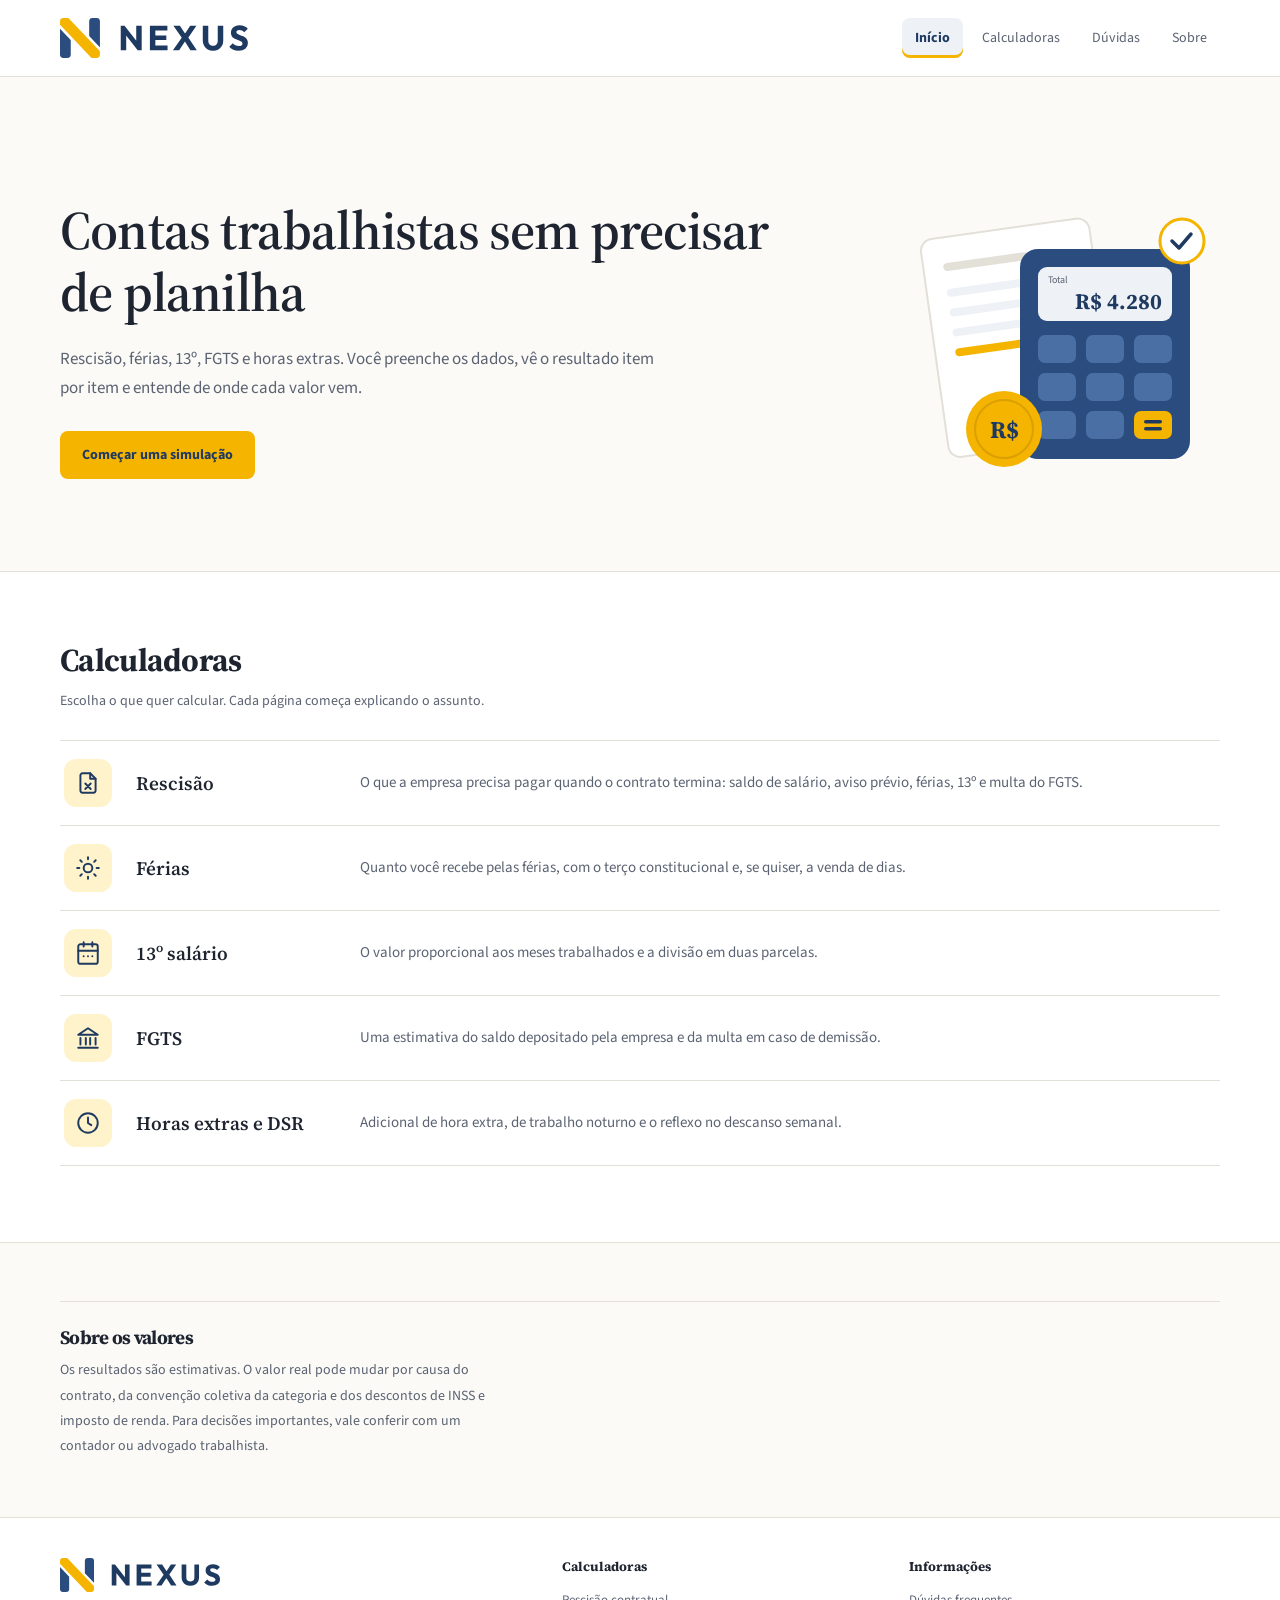
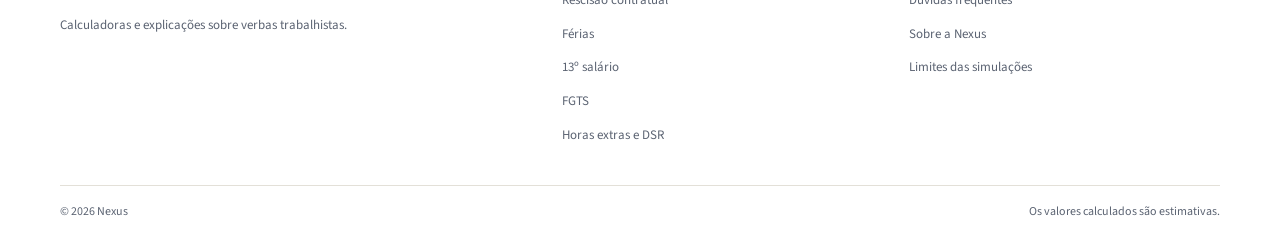
==== index.html @ 09d4d83d "Add files via upload" ====
<!DOCTYPE html>
<html lang="pt-BR">
<head>
    <meta charset="UTF-8">
    <meta name="viewport" content="width=device-width, initial-scale=1.0">
    <meta name="description" content="Calculadoras de rescisão, férias, 13º salário, FGTS e horas extras, com explicação de cada verba.">
    <meta name="theme-color" content="#2B4C7E">
    <title>Nexus</title>
    <link rel="stylesheet" href="assets/css/main.css">
    <link rel="icon" href="assets/img/icone.svg" type="image/svg+xml">
    <link rel="icon" href="assets/img/icone.png" type="image/png" sizes="192x192">
    <link rel="apple-touch-icon" href="assets/img/icone.png">
</head>

<body>
    <header class="site-header">
        <div class="header-inner">
            <a class="logo" href="index.html" aria-label="Nexus, página inicial"><img src="assets/img/logo.svg" alt="Nexus" width="189" height="40"></a>
            <nav>
                <ul class="nav-list">
                    <li><a href="index.html" aria-current="page">Início</a></li>
                    <li><a href="index.html#calculadoras">Calculadoras</a></li>
                    <li><a href="pages/duvidas.html">Dúvidas</a></li>
                    <li><a href="pages/sobre.html">Sobre</a></li>
                </ul>
            </nav>
        </div>
    </header>

    <main>
        <section class="hero">
            <div class="hero-content">
            <h1>Contas trabalhistas sem precisar de planilha</h1>
            <p class="hero-text">Rescisão, férias, 13º, FGTS e horas extras. Você preenche os dados, vê o resultado item por item e entende de onde cada valor vem.</p>
            <a class="hero-button" href="pages/recisao.html">Começar uma simulação</a>
            </div>
        <svg class="hero-art" viewBox="0 0 320 300" aria-hidden="true" focusable="false">
            <g transform="rotate(-8 110 150)">
                <rect x="34" y="40" width="170" height="220" rx="12" fill="#fff" stroke="#E3E0D8" stroke-width="2"/>
                <rect x="54" y="66" width="86" height="8" rx="4" fill="#E3E0D8"/>
                <rect x="54" y="92" width="130" height="8" rx="4" fill="#EEF1F6"/>
                <rect x="54" y="112" width="110" height="8" rx="4" fill="#EEF1F6"/>
                <rect x="54" y="132" width="122" height="8" rx="4" fill="#EEF1F6"/>
                <rect x="54" y="152" width="70" height="8" rx="4" fill="#F4B400"/>
            </g>
            <rect x="120" y="60" width="170" height="210" rx="18" fill="#2B4C7E"/>
            <rect x="138" y="78" width="134" height="54" rx="9" fill="#EEF1F6"/>
            <text x="148" y="94" font-size="10" fill="#5B6372" font-family="'Source Sans 3', system-ui, sans-serif">Total</text>
            <text x="262" y="120" text-anchor="end" font-size="22" font-weight="700" fill="#1F3A61" font-family="'Source Serif 4', Georgia, serif">R$ 4.280</text>
            <g fill="#4A6FA5">
                <rect x="138" y="146" width="38" height="28" rx="7"/>
                <rect x="186" y="146" width="38" height="28" rx="7"/>
                <rect x="234" y="146" width="38" height="28" rx="7"/>
                <rect x="138" y="184" width="38" height="28" rx="7"/>
                <rect x="186" y="184" width="38" height="28" rx="7"/>
                <rect x="234" y="184" width="38" height="28" rx="7"/>
                <rect x="138" y="222" width="38" height="28" rx="7"/>
                <rect x="186" y="222" width="38" height="28" rx="7"/>
            </g>
            <rect x="234" y="222" width="38" height="28" rx="7" fill="#F4B400"/>
            <rect x="244" y="231" width="18" height="3.5" rx="1.75" fill="#1F3A61"/>
            <rect x="244" y="238" width="18" height="3.5" rx="1.75" fill="#1F3A61"/>
            <circle cx="104" cy="240" r="38" fill="#F4B400"/>
            <circle cx="104" cy="240" r="29" fill="none" stroke="#DB9F00" stroke-width="2"/>
            <text x="104" y="249" text-anchor="middle" font-size="24" font-weight="700" fill="#1F3A61" font-family="'Source Serif 4', Georgia, serif">R$</text>
            <circle cx="282" cy="52" r="22" fill="#fff" stroke="#F4B400" stroke-width="3"/>
            <path d="M272 52l7 7 12-14" fill="none" stroke="#1F3A61" stroke-width="3.5" stroke-linecap="round" stroke-linejoin="round"/>
        </svg>
        </section>

        <section class="services-section" id="calculadoras">
            <div class="section-heading">
                <h2>Calculadoras</h2>
                <p>Escolha o que quer calcular. Cada página começa explicando o assunto.</p>
            </div>
            <ul class="ferramentas">
                <li>
                    <a href="pages/recisao.html">
                        <span class="icone" aria-hidden="true"><svg viewBox="0 0 24 24" focusable="false"><path d="M14 3H7a2 2 0 0 0-2 2v14a2 2 0 0 0 2 2h10a2 2 0 0 0 2-2V8z"/><path d="M14 3v5h5"/><path d="M9.5 12.5l5 5M14.5 12.5l-5 5"/></svg></span>
                        <h3>Rescisão</h3>
                        <p>O que a empresa precisa pagar quando o contrato termina: saldo de salário, aviso prévio, férias, 13º e multa do FGTS.</p>
                    </a>
                </li>
                <li>
                    <a href="pages/ferias.html">
                        <span class="icone" aria-hidden="true"><svg viewBox="0 0 24 24" focusable="false"><circle cx="12" cy="12" r="4"/><path d="M12 2v2M12 20v2M4.9 4.9l1.4 1.4M17.7 17.7l1.4 1.4M2 12h2M20 12h2M4.9 19.1l1.4-1.4M17.7 6.3l1.4-1.4"/></svg></span>
                        <h3>Férias</h3>
                        <p>Quanto você recebe pelas férias, com o terço constitucional e, se quiser, a venda de dias.</p>
                    </a>
                </li>
                <li>
                    <a href="pages/decimo-terceiro.html">
                        <span class="icone" aria-hidden="true"><svg viewBox="0 0 24 24" focusable="false"><rect x="3" y="4" width="18" height="18" rx="2"/><path d="M16 2v4M8 2v4M3 10h18"/><path d="M8 15h.01M12 15h.01M16 15h.01"/></svg></span>
                        <h3>13º salário</h3>
                        <p>O valor proporcional aos meses trabalhados e a divisão em duas parcelas.</p>
                    </a>
                </li>
                <li>
                    <a href="pages/fgts.html">
                        <span class="icone" aria-hidden="true"><svg viewBox="0 0 24 24" focusable="false"><path d="M3 9l9-6 9 6z"/><path d="M5 12v6M10 12v6M14 12v6M19 12v6M3 21h18"/></svg></span>
                        <h3>FGTS</h3>
                        <p>Uma estimativa do saldo depositado pela empresa e da multa em caso de demissão.</p>
                    </a>
                </li>
                <li>
                    <a href="pages/horas-extras.html">
                        <span class="icone" aria-hidden="true"><svg viewBox="0 0 24 24" focusable="false"><circle cx="12" cy="12" r="9"/><path d="M12 7v5l3 2"/></svg></span>
                        <h3>Horas extras e DSR</h3>
                        <p>Adicional de hora extra, de trabalho noturno e o reflexo no descanso semanal.</p>
                    </a>
                </li>
            </ul>
        </section>

        <section class="notice">
            <h2>Sobre os valores</h2>
            <p>Os resultados são estimativas. O valor real pode mudar por causa do contrato, da convenção coletiva da categoria e dos descontos de INSS e imposto de renda. Para decisões importantes, vale conferir com um contador ou advogado trabalhista.</p>
        </section>
    </main>

    <footer class="site-footer">
        <div class="footer-inner">
            <div class="footer-brand">
                <a class="footer-logo" href="index.html" aria-label="Nexus, página inicial"><img src="assets/img/logo.svg" alt="Nexus" width="161" height="34"></a>
                <p>Calculadoras e explicações sobre verbas trabalhistas.</p>
            </div>
            <div>
                <h2>Calculadoras</h2>
                <ul>
                    <li><a href="pages/recisao.html">Rescisão contratual</a></li>
                    <li><a href="pages/ferias.html">Férias</a></li>
                    <li><a href="pages/decimo-terceiro.html">13º salário</a></li>
                    <li><a href="pages/fgts.html">FGTS</a></li>
                    <li><a href="pages/horas-extras.html">Horas extras e DSR</a></li>
                </ul>
            </div>
            <div>
                <h2>Informações</h2>
                <ul>
                    <li><a href="pages/duvidas.html">Dúvidas frequentes</a></li>
                    <li><a href="pages/sobre.html">Sobre a Nexus</a></li>
                    <li><a href="pages/sobre.html#seguranca">Limites das simulações</a></li>
                </ul>
            </div>
        </div>
        <div class="footer-bottom">
            <span>© 2026 Nexus</span>
            <span>Os valores calculados são estimativas.</span>
        </div>
    </footer>

    <script src="assets/js/utils.js"></script>
</body>
</html>
---- assets/css/main.css ----
@import url('https://fonts.googleapis.com/css2?family=Source+Sans+3:wght@400;500;600;700&family=Source+Serif+4:wght@500;600;700&display=swap');

:root {
    --brand: #2B4C7E;
    --brand-dark: #1F3A61;
    --accent: #F4B400;
    --accent-dark: #DB9F00;
    --accent-soft: #FFF3CC;
    --soft: #EEF1F6;
    --bg: #FBFAF7;
    --surface: #FFFFFF;
    --text: #1E2430;
    --muted: #5B6372;
    --border: #E3E0D8;
    --radius: 6px;
}

* {
    box-sizing: border-box;
}

html {
    scroll-behavior: smooth;
}

body {
    margin: 0;
    min-height: 100vh;
    background: var(--bg);
    color: var(--text);
    font-family: 'Source Sans 3', system-ui, sans-serif;
    line-height: 1.6;
}

a {
    color: inherit;
}

button,
input,
select {
    font: inherit;
}

.site-header {
    background: var(--surface);
    border-bottom: 1px solid var(--border);
}

.header-inner {
    width: min(92%, 1160px);
    min-height: 76px;
    margin: auto;
    display: flex;
    align-items: center;
    justify-content: space-between;
    gap: 24px;
}

.logo,
.footer-logo {
    display: inline-flex;
    align-items: center;
    text-decoration: none;
}

.logo img,
.footer-logo img {
    display: block;
    width: auto;
}

.logo img {
    height: 40px;
}

.footer-logo img {
    height: 34px;
}

.nav-list {
    display: flex;
    gap: 6px;
    list-style: none;
    margin: 0;
    padding: 0;
}

.nav-list a {
    display: block;
    padding: 9px 13px;
    border-radius: 8px;
    color: var(--muted);
    text-decoration: none;
    font-size: 14px;
}

.nav-list a:hover {
    background: var(--soft);
    color: var(--brand-dark);
}

.nav-list a[aria-current="page"] {
    background: var(--soft);
    color: var(--brand-dark);
    font-weight: 700;
    box-shadow: inset 0 -3px 0 var(--accent);
}

.page-main {
    padding-bottom: 54px;
}

.titulo,
.calculadora,
.pagina {
    width: min(92%, 1160px);
    margin-inline: auto;
}

.titulo {
    padding: 42px 0 28px;
}

.breadcrumb {
    font-size: 13px;
    color: var(--muted);
    margin-bottom: 14px;
}

.breadcrumb span {
    padding: 0 7px;
    color: var(--brand);
}

.titulo-conteudo h1 {
    font: 700 clamp(27px, 4vw, 36px)/1.2 'Source Serif 4', Georgia, serif;
    letter-spacing: -0.3px;
    margin: 0 0 7px;
}

.titulo p {
    margin: 0;
    color: var(--muted);
    font-size: 15px;
}

.intro {
    width: min(92%, 1160px);
    margin: 0 auto 30px;
}

.intro p {
    max-width: 68ch;
    margin: 0;
    font-size: 16px;
    line-height: 1.75;
}

.intro strong {
    font-weight: 600;
}

.calculadora {
    display: grid;
    grid-template-columns: minmax(0, 1fr) minmax(0, 1fr);
    align-items: start;
    gap: 22px;
    margin-bottom: 24px;
}

.container-forms,
.card.resultado {
    min-width: 0;
    padding: 27px;
    border: 1px solid var(--border);
    border-radius: var(--radius);
    background: var(--surface);
}

.container-forms {
    display: grid;
    grid-template-columns: repeat(2, minmax(0, 1fr));
    gap: 0 16px;
}

.container-forms h2,
.container-forms > .campo:first-of-type,
.opcao,
.erro,
.btn-calcular {
    grid-column: 1 / -1;
}

.container-forms h2,
.resultado-topo h2 {
    font: 700 19px 'Source Serif 4', Georgia, serif;
    margin: 0 0 20px;
}

.campo {
    min-width: 0;
    margin-bottom: 17px;
}

.campo label {
    display: block;
    margin-bottom: 7px;
    font-size: 13px;
    font-weight: 600;
    color: var(--text);
}

.campo input,
.campo select {
    width: 100%;
    height: 46px;
    padding: 0 12px;
    border: 1px solid var(--border);
    border-radius: 8px;
    background: #fff;
    color: var(--text);
    outline: none;
}

.campo input::placeholder {
    color: #9aa0ab;
}

.campo input:focus,
.campo select:focus {
    border-color: var(--brand);
    box-shadow: 0 0 0 3px rgba(43, 76, 126, 0.15);
}

.campo select {
    cursor: pointer;
}

.opcao {
    display: flex;
    align-items: center;
    gap: 13px;
    padding: 15px 0;
    margin: 4px 0 14px;
    border-top: 1px solid var(--border);
}

.opcao strong {
    display: block;
    font-size: 13px;
    margin-bottom: 3px;
}

.opcao small {
    display: block;
    color: var(--muted);
    font-size: 12px;
}

.switch {
    width: 44px;
    height: 25px;
    padding: 3px;
    flex: 0 0 auto;
    border: 0;
    border-radius: 30px;
    background: #a9afba;
    cursor: pointer;
}

.switch div {
    width: 19px;
    height: 19px;
    border-radius: 50%;
    background: white;
    transition: transform 0.18s;
}

.switch.ativo {
    background: var(--brand);
}

.switch.ativo div {
    transform: translateX(19px);
}

.btn-calcular {
    min-height: 47px;
    border: 0;
    border-radius: 8px;
    background: var(--accent);
    color: var(--brand-dark);
    font-weight: 700;
    font-size: 14px;
    cursor: pointer;
}

.btn-calcular:hover {
    background: var(--accent-dark);
}

.btn-calcular:focus-visible,
a:focus-visible,
.switch:focus-visible {
    outline: 3px solid rgba(43, 76, 126, 0.4);
    outline-offset: 3px;
}

.resultado-topo {
    display: flex;
    align-items: center;
    justify-content: space-between;
    gap: 12px;
    margin-bottom: 8px;
}

.resultado-topo h2 {
    margin-bottom: 10px;
}

.badge {
    color: var(--muted);
    font-size: 13px;
    font-style: italic;
}

.resultado-item {
    min-height: 64px;
    display: flex;
    align-items: center;
    justify-content: space-between;
    gap: 18px;
    padding: 13px 0;
    border-bottom: 1px solid var(--border);
}

.resultado-item div,
.total div {
    display: flex;
    flex-direction: column;
    gap: 4px;
}

.resultado-item strong {
    font-size: 13px;
}

.resultado-item small,
.total small {
    color: var(--muted);
    font-size: 11px;
}

.resultado-item > strong {
    white-space: nowrap;
    font-size: 14px;
}

.total {
    display: flex;
    align-items: center;
    justify-content: space-between;
    gap: 18px;
    margin-top: 18px;
    padding: 18px;
    border: 1px solid #c9d3e3;
    border-left: 5px solid var(--accent);
    border-radius: 10px;
    background: var(--soft);
}

.total div strong {
    font: 700 15px 'Source Serif 4', Georgia, serif;
}

.total > strong {
    color: var(--brand-dark);
    font: 800 22px 'Source Serif 4', Georgia, serif;
    white-space: nowrap;
}

.erro {
    margin: 0 0 12px;
    color: #a33131;
    font-size: 13px;
}

.erro:empty {
    display: none;
}

.nota {
    display: block;
    margin-top: 15px;
    color: var(--muted);
    font-size: 11px;
    line-height: 1.65;
}

.pagina {
    max-width: 900px;
    display: grid;
    gap: 18px;
    margin-bottom: 30px;
}

.card:target {
    border-color: var(--accent);
    box-shadow: 0 0 0 4px var(--accent-soft);
}

.pagina .card {
    scroll-margin-top: 24px;
}

.pagina .card p,
.card.resultado > p {
    color: var(--muted);
    font-size: 14px;
    line-height: 1.8;
}

details {
    border-bottom: 1px solid var(--border);
}

details:last-child {
    border-bottom: 0;
}

summary {
    padding: 16px 0;
    color: var(--text);
    cursor: pointer;
    font-size: 14px;
    font-weight: 600;
}

summary:hover {
    color: var(--brand-dark);
}

details p {
    padding: 0 0 16px;
    margin: 0;
    color: var(--muted);
    font-size: 13px;
    line-height: 1.75;
}

.site-footer {
    margin-top: 20px;
    background: #fff;
    border-top: 1px solid var(--border);
}

.footer-inner {
    width: min(92%, 1160px);
    margin: auto;
    padding: 40px 0 30px;
    display: grid;
    grid-template-columns: 1.5fr 1fr 1fr;
    gap: 36px;
}

.footer-brand p {
    max-width: 300px;
    color: var(--muted);
    font-size: 13px;
    line-height: 1.7;
}

.footer-inner h2 {
    font: 700 13px 'Source Serif 4', Georgia, serif;
    margin: 0 0 12px;
}

.footer-inner ul {
    list-style: none;
    margin: 0;
    padding: 0;
}

.footer-inner li {
    margin: 0 0 8px;
}

.footer-inner li a {
    color: var(--muted);
    text-decoration: none;
    font-size: 13px;
}

.footer-inner li a:hover {
    color: var(--brand-dark);
}

.footer-bottom {
    width: min(92%, 1160px);
    margin: auto;
    padding: 16px 0;
    border-top: 1px solid var(--border);
    display: flex;
    justify-content: space-between;
    gap: 15px;
    color: var(--muted);
    font-size: 12px;
}

.hero {
    width: min(92%, 1160px);
    margin: auto;
    padding: clamp(65px, 9vw, 112px) 0 82px;
    display: grid;
    grid-template-columns: minmax(0, 1fr) auto;
    align-items: center;
    gap: 48px;
}

.hero-art {
    width: clamp(220px, 28vw, 320px);
    height: auto;
}

.hero h1 {
    max-width: 760px;
    margin: 0;
    font: 600 clamp(34px, 5.5vw, 54px)/1.15 'Source Serif 4', Georgia, serif;
    letter-spacing: -0.8px;
}

.hero-text {
    max-width: 610px;
    margin: 22px 0 28px;
    color: var(--muted);
    font-size: 17px;
    line-height: 1.7;
}

.hero-button {
    display: inline-flex;
    align-items: center;
    min-height: 48px;
    padding: 0 22px;
    border-radius: 8px;
    background: var(--accent);
    color: var(--brand-dark);
    text-decoration: none;
    font-size: 14px;
    font-weight: 700;
}

.hero-button:hover {
    background: var(--accent-dark);
}

.services-section {
    padding: 66px 4% 76px;
    background: #fff;
    border-block: 1px solid var(--border);
}

.section-heading,
.ferramentas {
    width: min(100%, 1160px);
    margin-inline: auto;
}

.section-heading {
    margin-bottom: 28px;
}

.section-heading h2,
.notice h2 {
    font: 700 clamp(24px, 4vw, 32px) 'Source Serif 4', Georgia, serif;
    letter-spacing: -0.7px;
    margin: 0 0 8px;
}

.section-heading > p:last-child {
    margin: 0;
    color: var(--muted);
    font-size: 14px;
}

.ferramentas {
    list-style: none;
    margin-block: 0;
    padding: 0;
}

.ferramentas li {
    border-top: 1px solid var(--border);
}

.ferramentas li:last-child {
    border-bottom: 1px solid var(--border);
}

.ferramentas a {
    display: grid;
    grid-template-columns: 48px 200px 1fr;
    align-items: center;
    gap: 6px 24px;
    padding: 18px 4px;
    text-decoration: none;
}

.ferramentas .icone {
    width: 48px;
    height: 48px;
    display: grid;
    place-items: center;
    border-radius: 12px;
    background: var(--accent-soft);
    color: var(--brand-dark);
    transition: background 0.15s;
}

.ferramentas .icone svg {
    width: 26px;
    height: 26px;
    fill: none;
    stroke: currentColor;
    stroke-width: 1.8;
    stroke-linecap: round;
    stroke-linejoin: round;
}

.ferramentas a:hover .icone {
    background: var(--accent);
}

.ferramentas a:hover {
    background: var(--bg);
}

.ferramentas h3 {
    margin: 0;
    font: 600 19px 'Source Serif 4', Georgia, serif;
}

.ferramentas p {
    margin: 0;
    color: var(--muted);
    font-size: 15px;
}

.notice {
    width: min(92%, 1160px);
    margin: 58px auto;
    padding: 22px 0 0;
    border-top: 1px solid var(--border);
}

.notice h2 {
    font-size: 19px;
}

.notice p {
    max-width: 64ch;
    margin: 0;
    color: var(--muted);
    font-size: 14px;
    line-height: 1.8;
}

@media (max-width: 850px) {
    .calculadora {
        grid-template-columns: 1fr;
    }

    .footer-inner {
        grid-template-columns: repeat(2, minmax(0, 1fr));
    }
}

@media (max-width: 700px) {
    .ferramentas a {
        grid-template-columns: 48px 1fr;
        align-items: start;
        gap: 2px 16px;
    }

    .ferramentas .icone {
        grid-row: span 2;
    }

    .hero {
        grid-template-columns: 1fr;
        gap: 32px;
    }

    .hero-art {
        width: 190px;
    }
}

@media (max-width: 560px) {
    .header-inner {
        min-height: unset;
        padding: 14px 0;
        flex-direction: column;
        gap: 8px;
    }

    .nav-list {
        flex-wrap: wrap;
        justify-content: center;
    }

    .nav-list a {
        padding: 8px 10px;
        font-size: 13px;
    }

    .titulo {
        padding-top: 30px;
    }

    .titulo p {
        font-size: 14px;
    }

    .container-forms,
    .card.resultado {
        padding: 20px;
    }

    .container-forms {
        grid-template-columns: 1fr;
    }

    .container-forms h2,
    .container-forms > .campo:first-of-type,
    .opcao,
    .erro,
    .btn-calcular {
        grid-column: 1;
    }

    .resultado-topo {
        align-items: flex-start;
        flex-direction: column;
    }

    .total {
        align-items: flex-start;
        flex-direction: column;
    }

    .total > strong {
        font-size: 21px;
    }

    .footer-inner {
        grid-template-columns: 1fr;
        gap: 22px;
        padding: 32px 0 24px;
    }

    .footer-bottom {
        flex-direction: column;
    }

    .services-section {
        padding: 52px 4% 58px;
    }

    .hero {
        padding: 62px 0 68px;
    }

    .hero h1 {
        letter-spacing: -0.5px;
    }

    .hero-text {
        font-size: 15px;
    }
}
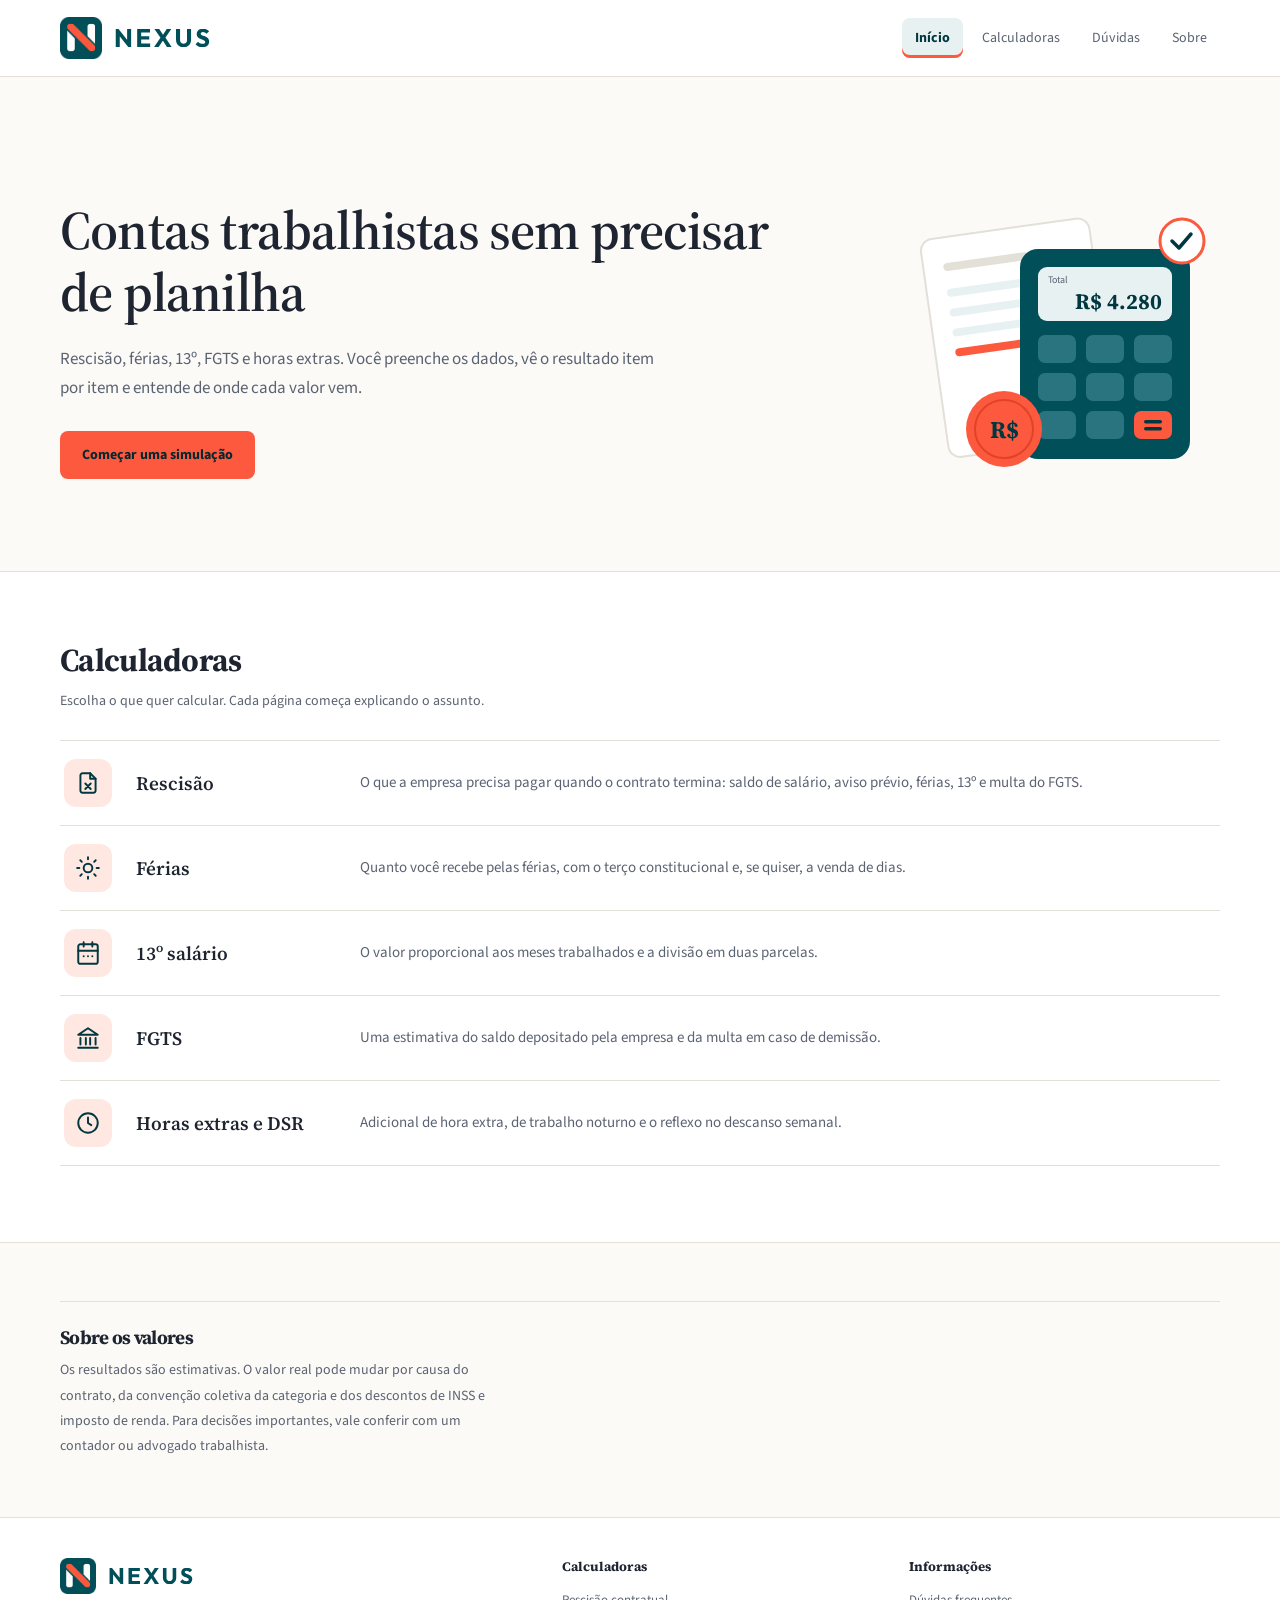
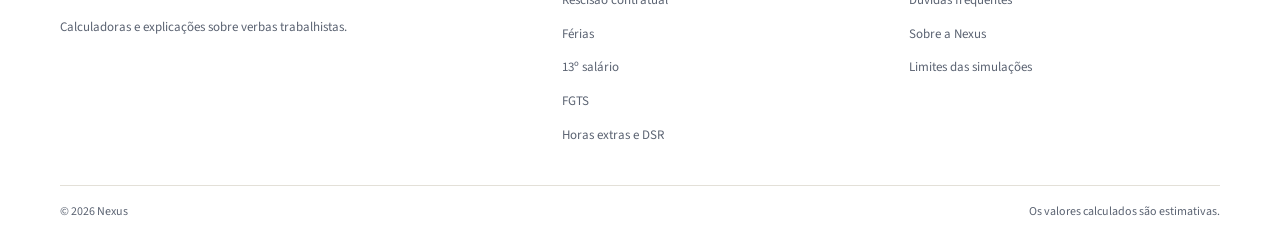
==== commit dea48058: "Add files via upload" ====
--- a/index.html
+++ b/index.html
@@ -4,18 +4,17 @@
     <meta charset="UTF-8">
     <meta name="viewport" content="width=device-width, initial-scale=1.0">
     <meta name="description" content="Calculadoras de rescisão, férias, 13º salário, FGTS e horas extras, com explicação de cada verba.">
-    <meta name="theme-color" content="#2B4C7E">
+    <meta name="theme-color" content="#014F59">
     <title>Nexus</title>
     <link rel="stylesheet" href="assets/css/main.css">
-    <link rel="icon" href="assets/img/icone.svg" type="image/svg+xml">
     <link rel="icon" href="assets/img/icone.png" type="image/png" sizes="192x192">
-    <link rel="apple-touch-icon" href="assets/img/icone.png">
+    <link rel="apple-touch-icon" href="assets/img/apple-touch-icon.png">
 </head>
 
 <body>
     <header class="site-header">
         <div class="header-inner">
-            <a class="logo" href="index.html" aria-label="Nexus, página inicial"><img src="assets/img/logo.svg" alt="Nexus" width="189" height="40"></a>
+            <a class="logo" href="index.html" aria-label="Nexus, página inicial"><img class="logo-icone" src="assets/img/icone.png" alt="" width="42" height="42"><img class="logo-nome" src="assets/img/nexus-nome.svg" alt="Nexus" width="96" height="18"></a>
             <nav>
                 <ul class="nav-list">
                     <li><a href="index.html" aria-current="page">Início</a></li>
@@ -38,16 +37,16 @@
             <g transform="rotate(-8 110 150)">
                 <rect x="34" y="40" width="170" height="220" rx="12" fill="#fff" stroke="#E3E0D8" stroke-width="2"/>
                 <rect x="54" y="66" width="86" height="8" rx="4" fill="#E3E0D8"/>
-                <rect x="54" y="92" width="130" height="8" rx="4" fill="#EEF1F6"/>
-                <rect x="54" y="112" width="110" height="8" rx="4" fill="#EEF1F6"/>
-                <rect x="54" y="132" width="122" height="8" rx="4" fill="#EEF1F6"/>
-                <rect x="54" y="152" width="70" height="8" rx="4" fill="#F4B400"/>
+                <rect x="54" y="92" width="130" height="8" rx="4" fill="#E8F1F2"/>
+                <rect x="54" y="112" width="110" height="8" rx="4" fill="#E8F1F2"/>
+                <rect x="54" y="132" width="122" height="8" rx="4" fill="#E8F1F2"/>
+                <rect x="54" y="152" width="70" height="8" rx="4" fill="#FC593E"/>
             </g>
-            <rect x="120" y="60" width="170" height="210" rx="18" fill="#2B4C7E"/>
-            <rect x="138" y="78" width="134" height="54" rx="9" fill="#EEF1F6"/>
+            <rect x="120" y="60" width="170" height="210" rx="18" fill="#014F59"/>
+            <rect x="138" y="78" width="134" height="54" rx="9" fill="#E8F1F2"/>
             <text x="148" y="94" font-size="10" fill="#5B6372" font-family="'Source Sans 3', system-ui, sans-serif">Total</text>
-            <text x="262" y="120" text-anchor="end" font-size="22" font-weight="700" fill="#1F3A61" font-family="'Source Serif 4', Georgia, serif">R$ 4.280</text>
-            <g fill="#4A6FA5">
+            <text x="262" y="120" text-anchor="end" font-size="22" font-weight="700" fill="#013840" font-family="'Source Serif 4', Georgia, serif">R$ 4.280</text>
+            <g fill="#2A7480">
                 <rect x="138" y="146" width="38" height="28" rx="7"/>
                 <rect x="186" y="146" width="38" height="28" rx="7"/>
                 <rect x="234" y="146" width="38" height="28" rx="7"/>
@@ -57,14 +56,14 @@
                 <rect x="138" y="222" width="38" height="28" rx="7"/>
                 <rect x="186" y="222" width="38" height="28" rx="7"/>
             </g>
-            <rect x="234" y="222" width="38" height="28" rx="7" fill="#F4B400"/>
-            <rect x="244" y="231" width="18" height="3.5" rx="1.75" fill="#1F3A61"/>
-            <rect x="244" y="238" width="18" height="3.5" rx="1.75" fill="#1F3A61"/>
-            <circle cx="104" cy="240" r="38" fill="#F4B400"/>
-            <circle cx="104" cy="240" r="29" fill="none" stroke="#DB9F00" stroke-width="2"/>
-            <text x="104" y="249" text-anchor="middle" font-size="24" font-weight="700" fill="#1F3A61" font-family="'Source Serif 4', Georgia, serif">R$</text>
-            <circle cx="282" cy="52" r="22" fill="#fff" stroke="#F4B400" stroke-width="3"/>
-            <path d="M272 52l7 7 12-14" fill="none" stroke="#1F3A61" stroke-width="3.5" stroke-linecap="round" stroke-linejoin="round"/>
+            <rect x="234" y="222" width="38" height="28" rx="7" fill="#FC593E"/>
+            <rect x="244" y="231" width="18" height="3.5" rx="1.75" fill="#013840"/>
+            <rect x="244" y="238" width="18" height="3.5" rx="1.75" fill="#013840"/>
+            <circle cx="104" cy="240" r="38" fill="#FC593E"/>
+            <circle cx="104" cy="240" r="29" fill="none" stroke="#E04327" stroke-width="2"/>
+            <text x="104" y="249" text-anchor="middle" font-size="24" font-weight="700" fill="#013840" font-family="'Source Serif 4', Georgia, serif">R$</text>
+            <circle cx="282" cy="52" r="22" fill="#fff" stroke="#FC593E" stroke-width="3"/>
+            <path d="M272 52l7 7 12-14" fill="none" stroke="#013840" stroke-width="3.5" stroke-linecap="round" stroke-linejoin="round"/>
         </svg>
         </section>
 
@@ -121,7 +120,7 @@
     <footer class="site-footer">
         <div class="footer-inner">
             <div class="footer-brand">
-                <a class="footer-logo" href="index.html" aria-label="Nexus, página inicial"><img src="assets/img/logo.svg" alt="Nexus" width="161" height="34"></a>
+                <a class="footer-logo" href="index.html" aria-label="Nexus, página inicial"><img class="logo-icone" src="assets/img/icone.png" alt="" width="36" height="36"><img class="logo-nome" src="assets/img/nexus-nome.svg" alt="Nexus" width="85" height="16"></a>
                 <p>Calculadoras e explicações sobre verbas trabalhistas.</p>
             </div>
             <div>
--- a/assets/css/main.css
+++ b/assets/css/main.css
@@ -1,12 +1,13 @@
 @import url('https://fonts.googleapis.com/css2?family=Source+Sans+3:wght@400;500;600;700&family=Source+Serif+4:wght@500;600;700&display=swap');
 
 :root {
-    --brand: #2B4C7E;
-    --brand-dark: #1F3A61;
-    --accent: #F4B400;
-    --accent-dark: #DB9F00;
-    --accent-soft: #FFF3CC;
-    --soft: #EEF1F6;
+    --brand: #014F59;
+    --brand-dark: #013840;
+    --accent: #FC593E;
+    --accent-hover: #FF745C;
+    --accent-soft: #FFE8E2;
+    --on-accent: #012A30;
+    --soft: #E8F1F2;
     --bg: #FBFAF7;
     --surface: #FFFFFF;
     --text: #1E2430;
@@ -61,6 +62,7 @@
 .footer-logo {
     display: inline-flex;
     align-items: center;
+    gap: 12px;
     text-decoration: none;
 }
 
@@ -70,12 +72,20 @@
     width: auto;
 }
 
-.logo img {
-    height: 40px;
-}
-
-.footer-logo img {
-    height: 34px;
+.logo .logo-icone {
+    height: 42px;
+}
+
+.logo .logo-nome {
+    height: 18px;
+}
+
+.footer-logo .logo-icone {
+    height: 36px;
+}
+
+.footer-logo .logo-nome {
+    height: 16px;
 }
 
 .nav-list {
@@ -230,7 +240,7 @@
 .campo input:focus,
 .campo select:focus {
     border-color: var(--brand);
-    box-shadow: 0 0 0 3px rgba(43, 76, 126, 0.15);
+    box-shadow: 0 0 0 3px rgba(1, 79, 89, 0.15);
 }
 
 .campo select {
@@ -290,20 +300,20 @@
     border: 0;
     border-radius: 8px;
     background: var(--accent);
-    color: var(--brand-dark);
+    color: var(--on-accent);
     font-weight: 700;
     font-size: 14px;
     cursor: pointer;
 }
 
 .btn-calcular:hover {
-    background: var(--accent-dark);
+    background: var(--accent-hover);
 }
 
 .btn-calcular:focus-visible,
 a:focus-visible,
 .switch:focus-visible {
-    outline: 3px solid rgba(43, 76, 126, 0.4);
+    outline: 3px solid rgba(1, 79, 89, 0.4);
     outline-offset: 3px;
 }
 
@@ -364,7 +374,7 @@
     gap: 18px;
     margin-top: 18px;
     padding: 18px;
-    border: 1px solid #c9d3e3;
+    border: 1px solid #BCD3D7;
     border-left: 5px solid var(--accent);
     border-radius: 10px;
     background: var(--soft);
@@ -545,14 +555,14 @@
     padding: 0 22px;
     border-radius: 8px;
     background: var(--accent);
-    color: var(--brand-dark);
+    color: var(--on-accent);
     text-decoration: none;
     font-size: 14px;
     font-weight: 700;
 }
 
 .hero-button:hover {
-    background: var(--accent-dark);
+    background: var(--accent-hover);
 }
 
 .services-section {
